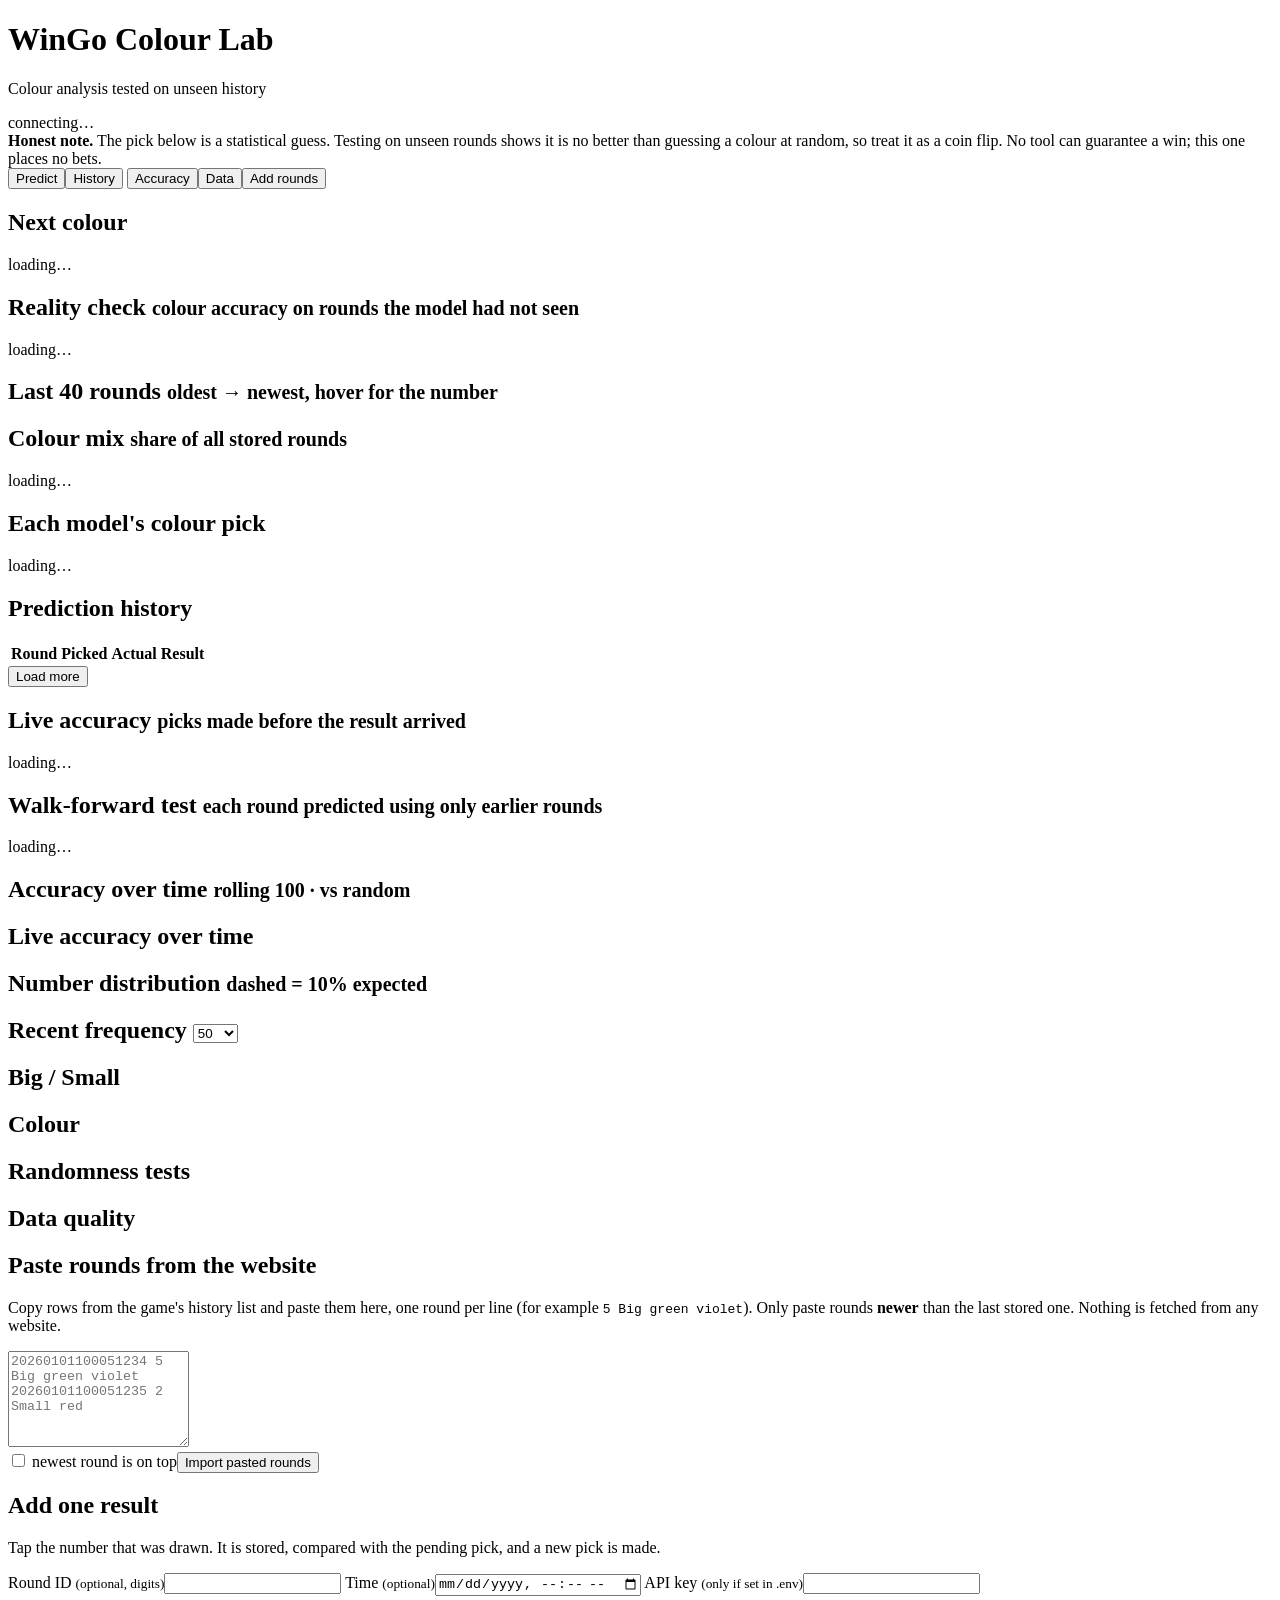
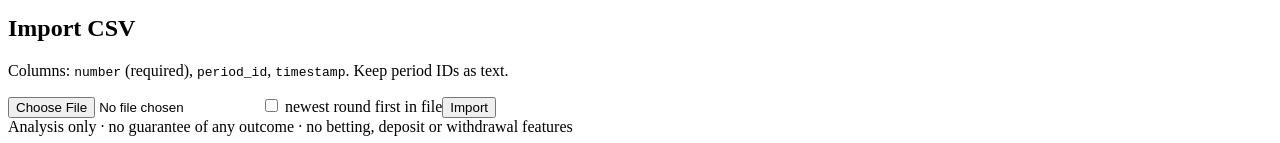
==== index.html @ bf246c3b "Add files via upload" ====
<!doctype html>
<html lang="en">
<head>
<meta charset="utf-8">
<meta name="viewport" content="width=device-width, initial-scale=1">
<title>WinGo Colour Lab</title>
<link rel="stylesheet" href="css/style.css">
</head>
<body>
<header class="top">
  <div class="brand"><span class="logo"><i class="g"></i><i class="r"></i><i class="v"></i></span><div><h1>WinGo Colour Lab</h1><p>Colour analysis tested on unseen history</p></div></div>
  <div class="status" id="status">connecting…</div>
</header>
<div class="banner" role="note"><strong>Honest note.</strong> The pick below is a statistical guess. Testing on unseen rounds shows it is no better than guessing a colour at random, so treat it as a coin flip. No tool can guarantee a win; this one places no bets.</div>
<nav class="tabs" id="tabs">
  <button data-tab="dash" class="on">Predict</button><button data-tab="history">History</button>
  <button data-tab="perf">Accuracy</button><button data-tab="analysis">Data</button><button data-tab="add">Add rounds</button>
</nav>
<main>
<section id="tab-dash" class="tab on">
  <div class="grid two">
    <article class="card hero" id="pick"><h2>Next colour</h2><div class="skeleton">loading…</div></article>
    <article class="card" id="reality"><h2>Reality check <small>colour accuracy on rounds the model had not seen</small></h2><div class="skeleton">loading…</div></article>
  </div>
  <article class="card"><h2>Last 40 rounds <small>oldest → newest, hover for the number</small></h2><div id="strip" class="strip"></div></article>
  <div class="grid two">
    <article class="card" id="mix"><h2>Colour mix <small>share of all stored rounds</small></h2><div class="skeleton">loading…</div></article>
    <article class="card" id="models"><h2>Each model's colour pick</h2><div class="skeleton">loading…</div></article>
  </div>
</section>
<section id="tab-history" class="tab">
  <article class="card"><h2>Prediction history</h2>
    <div class="tablewrap"><table id="hist"><thead><tr><th>Round</th><th>Picked</th><th>Actual</th><th>Result</th></tr></thead><tbody></tbody></table></div>
    <button id="more" class="btn ghost">Load more</button></article>
</section>
<section id="tab-perf" class="tab">
  <article class="card" id="perf-live"><h2>Live accuracy <small>picks made before the result arrived</small></h2><div class="skeleton">loading…</div></article>
  <article class="card" id="perf-bt"><h2>Walk-forward test <small>each round predicted using only earlier rounds</small></h2><div class="skeleton">loading…</div></article>
  <div class="grid two"><article class="card"><h2>Accuracy over time <small>rolling 100 · vs random</small></h2><div id="chart-roll"></div></article>
  <article class="card"><h2>Live accuracy over time</h2><div id="chart-live"></div></article></div>
</section>
<section id="tab-analysis" class="tab">
  <div class="grid two"><article class="card"><h2>Number distribution <small>dashed = 10% expected</small></h2><div id="chart-dist"></div></article>
  <article class="card"><h2>Recent frequency <select id="win"><option>20</option><option selected>50</option><option>100</option></select></h2><div id="chart-recent"></div></article></div>
  <div class="grid two"><article class="card"><h2>Big / Small</h2><div id="chart-bs"></div></article><article class="card"><h2>Colour</h2><div id="chart-color"></div></article></div>
  <article class="card"><h2>Randomness tests</h2><div id="tests"></div></article>
  <article class="card"><h2>Data quality</h2><div id="dq"></div></article>
</section>
<section id="tab-add" class="tab">
  <article class="card"><h2>Paste rounds from the website</h2>
    <p class="muted">Copy rows from the game's history list and paste them here, one round per line (for example <code>5 Big green violet</code>). Only paste rounds <b>newer</b> than the last stored one. Nothing is fetched from any website.</p>
    <textarea id="paste" rows="6" spellcheck="false" placeholder="20260101100051234 5 Big green violet&#10;20260101100051235 2 Small red"></textarea>
    <div class="row"><label class="inline"><input type="checkbox" id="pnewest"> newest round is on top</label><button class="btn" id="dopaste">Import pasted rounds</button></div>
    <div id="pastemsg" class="msg"></div>
  </article>
  <article class="card"><h2>Add one result</h2>
    <p class="muted">Tap the number that was drawn. It is stored, compared with the pending pick, and a new pick is made.</p>
    <div class="pad" id="pad"></div>
    <div class="row"><label>Round ID <small>(optional, digits)</small><input id="period" inputmode="numeric" maxlength="32" autocomplete="off"></label>
    <label>Time <small>(optional)</small><input id="ts" type="datetime-local"></label>
    <label>API key <small>(only if set in .env)</small><input id="key" type="password" autocomplete="off"></label></div>
    <div id="addmsg" class="msg"></div>
  </article>
  <article class="card"><h2>Import CSV</h2>
    <p class="muted">Columns: <code>number</code> (required), <code>period_id</code>, <code>timestamp</code>. Keep period IDs as text.</p>
    <div class="row"><input type="file" id="csv" accept=".csv,text/csv"><label class="inline"><input type="checkbox" id="newest"> newest round first in file</label><button class="btn" id="doimport">Import</button></div>
    <div id="impmsg" class="msg"></div>
  </article>
</section>
</main>
<footer>Analysis only · no guarantee of any outcome · no betting, deposit or withdrawal features</footer>
<script src="js/app.js"></script>
</body>
</html>
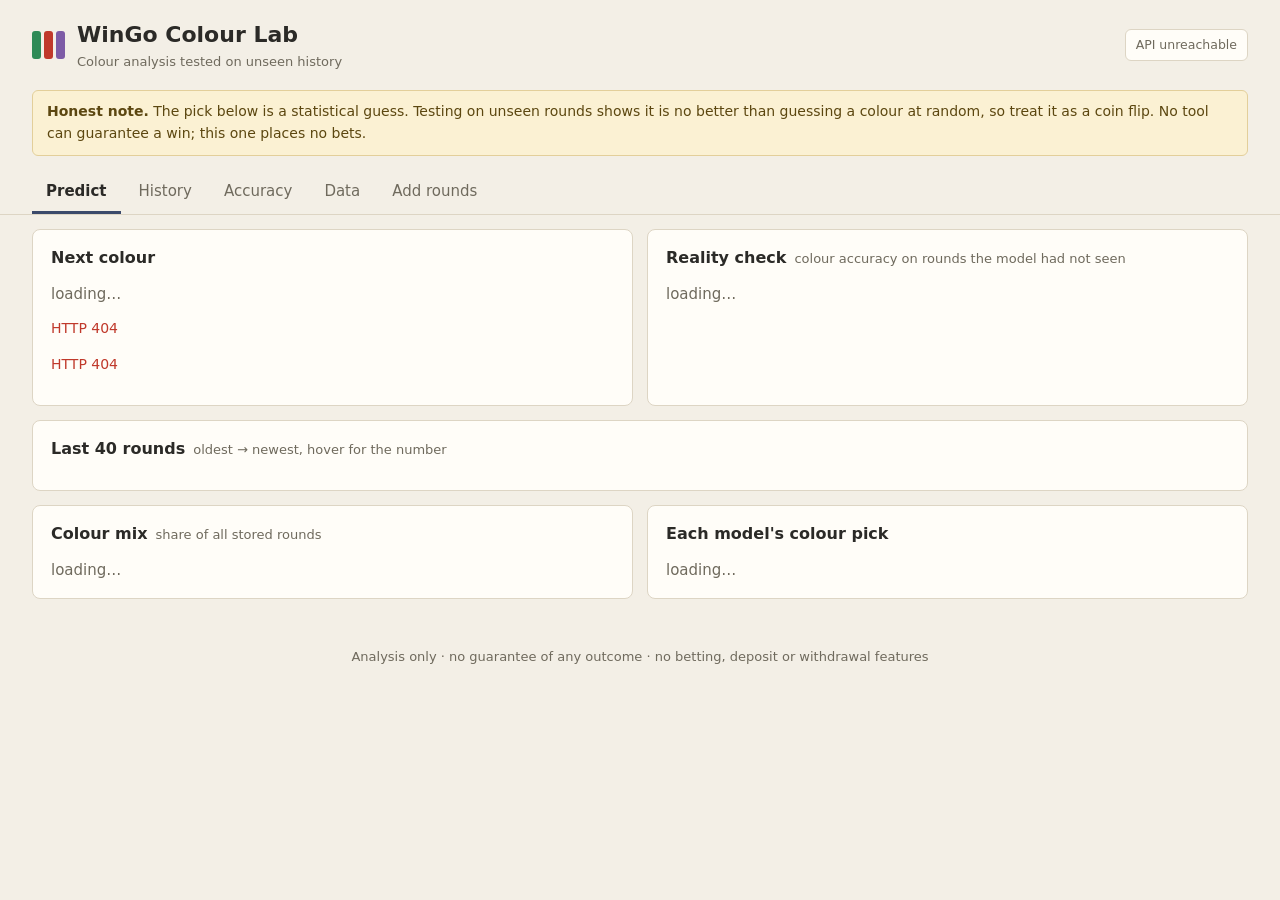
==== commit c245e3f7: "Update index.html" ====
--- a/index.html
+++ b/index.html
@@ -4,7 +4,7 @@
 <meta charset="utf-8">
 <meta name="viewport" content="width=device-width, initial-scale=1">
 <title>WinGo Colour Lab</title>
-<link rel="stylesheet" href="css/style.css">
+<link rel="stylesheet" href="style.css">
 </head>
 <body>
 <header class="top">
@@ -69,6 +69,6 @@
 </section>
 </main>
 <footer>Analysis only · no guarantee of any outcome · no betting, deposit or withdrawal features</footer>
-<script src="js/app.js"></script>
+<script src="app.js"></script>
 </body>
 </html>
--- a/style.css
+++ b/style.css
@@ -0,0 +1,61 @@
+:root{--bg:#f3efe6;--panel:#fffdf8;--panel2:#f6f1e5;--line:#ddd5c4;--tx:#2b2a27;--mut:#6f6a5d;--acc:#3b4a6b;
+--grn:#2e8b57;--red:#c0392b;--vio:#7d5ba6;--amb:#9a6a12}
+*{box-sizing:border-box}html{-webkit-text-size-adjust:100%}
+body{margin:0;background:var(--bg);color:var(--tx);font:15px/1.55 "Segoe UI",system-ui,-apple-system,Roboto,sans-serif}
+.top{display:flex;justify-content:space-between;align-items:center;gap:12px;padding:18px clamp(12px,4vw,32px);flex-wrap:wrap}
+.brand{display:flex;gap:12px;align-items:center}.brand p{margin:0;color:var(--mut);font-size:13px}
+h1{font-size:clamp(18px,3.6vw,22px);margin:0;font-weight:700}
+.logo{display:inline-flex;gap:3px}.logo i{width:9px;height:28px;border-radius:3px;display:block}.logo .g{background:var(--grn)}.logo .r{background:var(--red)}.logo .v{background:var(--vio)}
+.status{font-size:12.5px;color:var(--mut);border:1px solid var(--line);background:var(--panel);padding:5px 10px;border-radius:6px}
+.banner{margin:0 clamp(12px,4vw,32px);padding:10px 14px;border:1px solid #e3cf9a;background:#fbf1d3;color:#5c4710;border-radius:6px;font-size:14px}
+.tabs{display:flex;gap:4px;overflow-x:auto;padding:16px clamp(12px,4vw,32px) 0;scrollbar-width:none;border-bottom:1px solid var(--line);margin-bottom:4px}
+.tabs button{background:none;border:0;border-bottom:3px solid transparent;color:var(--mut);padding:8px 14px;font:inherit;cursor:pointer;white-space:nowrap}
+.tabs button:hover{color:var(--tx)}.tabs button.on{color:var(--tx);border-bottom-color:var(--acc);font-weight:600}
+main{padding:0 clamp(12px,4vw,32px) 28px}.tab{display:none}.tab.on{display:block}
+.grid{display:grid;gap:14px;margin-top:14px}.grid.two{grid-template-columns:repeat(auto-fit,minmax(min(100%,380px),1fr))}
+.card{background:var(--panel);border:1px solid var(--line);border-radius:8px;padding:16px 18px;margin-top:14px}.grid .card{margin-top:0}
+.card h2{margin:0 0 12px;font-size:16px;font-weight:600;display:flex;gap:8px;align-items:baseline;flex-wrap:wrap}
+.card h2 small{font-weight:400;font-size:13px;color:var(--mut)}
+.muted{color:var(--mut)}.skeleton{color:var(--mut)}code{background:var(--panel2);padding:1px 5px;border-radius:4px;font-size:13px}
+summary{cursor:pointer}
+.ball{--c:#777;display:inline-grid;place-items:center;width:var(--s,44px);height:var(--s,44px);border-radius:50%;font:700 calc(var(--s,44px)*.46) "Segoe UI",system-ui,sans-serif;color:#fff;background:var(--c)}
+.ball.g{--c:var(--grn)}.ball.r{--c:var(--red)}.ball.rv{background:linear-gradient(135deg,var(--red) 55%,var(--vio) 55%)}.ball.gv{background:linear-gradient(135deg,var(--grn) 55%,var(--vio) 55%)}
+.big{--s:60px}.sm{--s:28px}
+.sig{display:inline-block;padding:3px 10px;border-radius:6px;font-weight:600;font-size:13px;border:1px solid}
+.sig.none{color:#5a5648;border-color:#cfc6b0;background:#efe9da}.sig.weak{color:#7a5410;border-color:#e0c37d;background:#faefcf}
+.sig.moderate{color:#25476e;border-color:#aac2dd;background:#e6eff8}.sig.strong{color:#1e5e3a;border-color:#a9d3b9;background:#e4f3ea}
+.nosig{margin:12px 0;padding:10px 12px;border-left:3px solid #b8ad92;background:var(--panel2);border-radius:0 6px 6px 0;color:#4a463b;font-size:14px}
+.cands{display:flex;gap:16px;flex-wrap:wrap;margin:10px 0 14px}.cand{display:flex;flex-direction:column;align-items:center;gap:4px}.cand b{font-size:12px;color:var(--mut)}
+.dim .ball{opacity:.6}
+.kv{display:grid;grid-template-columns:auto 1fr;gap:6px 14px;align-items:center}.kv dt{color:var(--mut);font-size:14px}.kv dd{margin:0;font-weight:600}
+.tablewrap{overflow-x:auto}table{width:100%;border-collapse:collapse;font-size:14px}
+th{font-size:13px;font-weight:600;color:var(--mut);text-align:left;padding:8px 10px;border-bottom:2px solid var(--line);white-space:nowrap}
+td{padding:9px 10px;border-bottom:1px solid #eae3d3;white-space:nowrap}tr:hover td{background:#faf5e8}
+.ok{color:var(--grn);font-weight:600}.no{color:var(--red)}.pend{color:var(--amb)}.tag{font-size:12px;padding:2px 8px;border-radius:6px;border:1px solid var(--line);color:var(--mut)}
+.kpis{display:grid;grid-template-columns:repeat(auto-fit,minmax(150px,1fr));gap:10px}.kpi{background:var(--panel2);border:1px solid var(--line);border-radius:6px;padding:12px}
+.kpi b{display:block;font:700 22px "Segoe UI",system-ui,sans-serif}.kpi span{font-size:13px;color:var(--mut)}.kpi i{display:block;font-style:normal;font-size:12px;color:var(--mut);margin-top:3px}
+.btn{background:var(--acc);color:#fff;border:0;border-radius:6px;padding:9px 16px;font:600 14px inherit;cursor:pointer}.btn:hover{background:#2e3b57}
+.btn.ghost{background:none;color:var(--acc);border:1px solid var(--line);margin-top:10px}.btn.ghost:hover{background:var(--panel2)}.btn:disabled{opacity:.5;cursor:default}
+.pad{display:grid;grid-template-columns:repeat(5,1fr);gap:10px;max-width:420px;margin:14px 0}.pad button{background:none;border:0;padding:0;cursor:pointer;justify-self:center}
+.pad button:active .ball{transform:scale(.93)}.pad button:focus-visible .ball{outline:2px solid var(--acc);outline-offset:2px}
+.row{display:flex;gap:12px;flex-wrap:wrap;align-items:end}label{display:flex;flex-direction:column;gap:4px;font-size:13px;color:var(--mut)}label.inline{flex-direction:row;align-items:center;gap:6px}
+input,select,textarea{background:#fff;border:1px solid var(--line);color:var(--tx);border-radius:6px;padding:8px 10px;font:inherit}select{padding:2px 6px}
+textarea{width:100%;font:13px Consolas,"Courier New",monospace;margin:8px 0 10px}
+input:focus,select:focus,textarea:focus{outline:2px solid #b9c4de;border-color:var(--acc)}
+.msg{margin-top:12px;font-size:14px}.msg.err{color:var(--red)}.msg.good{color:var(--grn)}
+.bar-note{font-size:13px;color:var(--mut);margin-top:6px}
+svg text{fill:var(--mut);font:10px "Segoe UI",system-ui,sans-serif}svg .lbl{fill:var(--tx)}svg line[stroke="#1f2c4d"]{stroke:#e3dccb}
+footer{text-align:center;color:var(--mut);font-size:13px;padding:20px 12px 34px}
+.legend{display:flex;gap:14px;flex-wrap:wrap;font-size:13px;color:var(--mut);margin-top:6px}.legend i{display:inline-block;width:10px;height:10px;border-radius:2px;margin-right:5px}
+.pickrow{display:flex;align-items:center;gap:22px;flex-wrap:wrap;margin:6px 0 10px}.pickname{font-size:32px;font-weight:700;line-height:1.1}
+.orb{width:96px;height:96px;border-radius:50%;display:block;border:3px solid #fffdf8;box-shadow:0 0 0 1px var(--line)}
+.orb.green{background:var(--grn)}.orb.red{background:var(--red)}.orb.violet{background:var(--vio)}.orb.dim{opacity:.7}
+.meter{margin:10px 0 14px}.mlabel{display:flex;justify-content:space-between;font-size:14px;color:var(--mut);margin-bottom:5px}.mlabel b{color:var(--tx)}
+.track{height:10px;border-radius:5px;background:#e9e2d2;overflow:hidden}.track i{display:block;height:100%;background:var(--acc)}
+.track i.t{background:#c8932f}.track i.b{background:#9a9486}.track i.green{background:var(--grn)}.track i.red{background:var(--red)}.track i.violet{background:var(--vio)}
+.verdict{margin-top:8px;padding:10px 12px;border-radius:6px;background:#fbf1d3;border:1px solid #e3cf9a;color:#5c4710;font-size:14px}
+.strip{display:flex;flex-wrap:wrap;gap:6px}.dot{width:22px;height:22px;border-radius:50%;display:inline-block}
+.dot.green{background:var(--grn)}.dot.red{background:var(--red)}.dot.violet{background:var(--vio)}
+.dot.rv{background:linear-gradient(135deg,var(--red) 55%,var(--vio) 55%)}.dot.gv{background:linear-gradient(135deg,var(--grn) 55%,var(--vio) 55%)}
+.pill{display:inline-flex;align-items:center;gap:7px;font-weight:600}
+@media(max-width:560px){.big{--s:50px}.card{padding:14px}th,td{padding:8px 6px}.pickname{font-size:26px}}
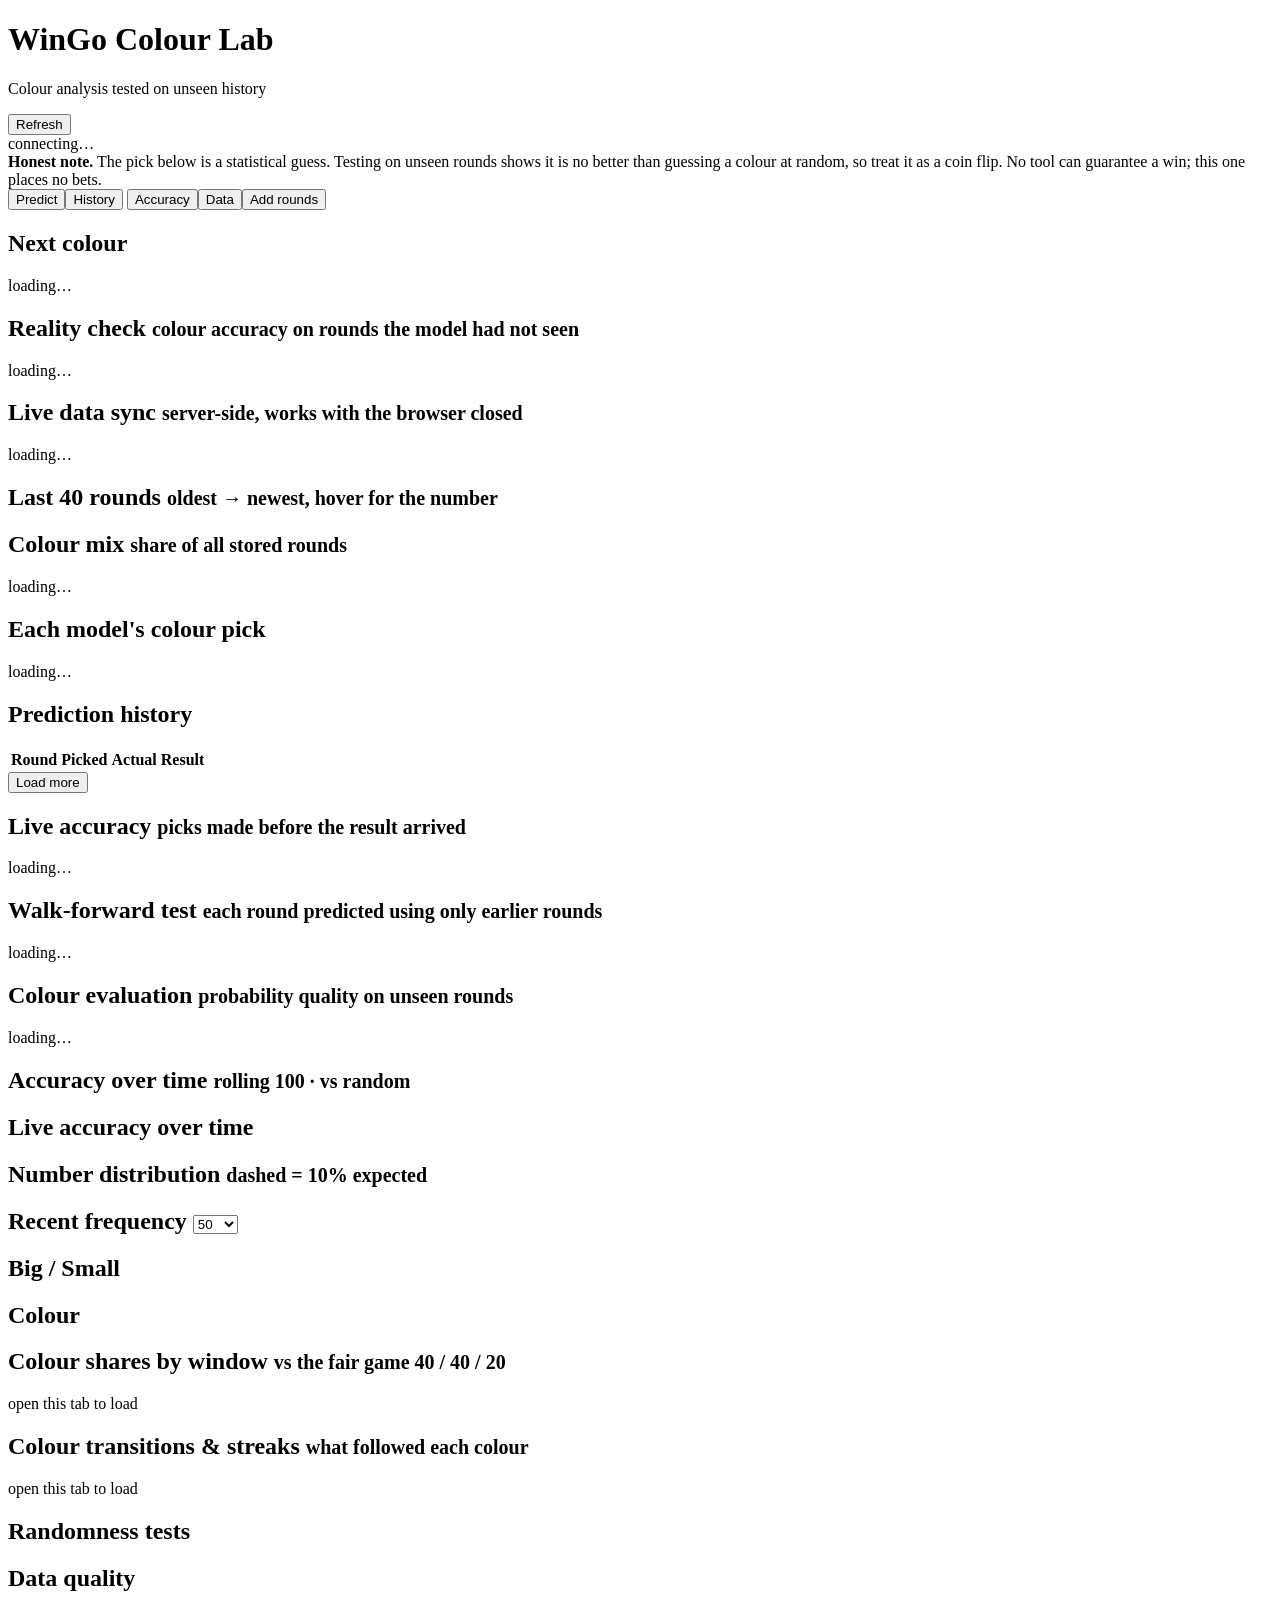
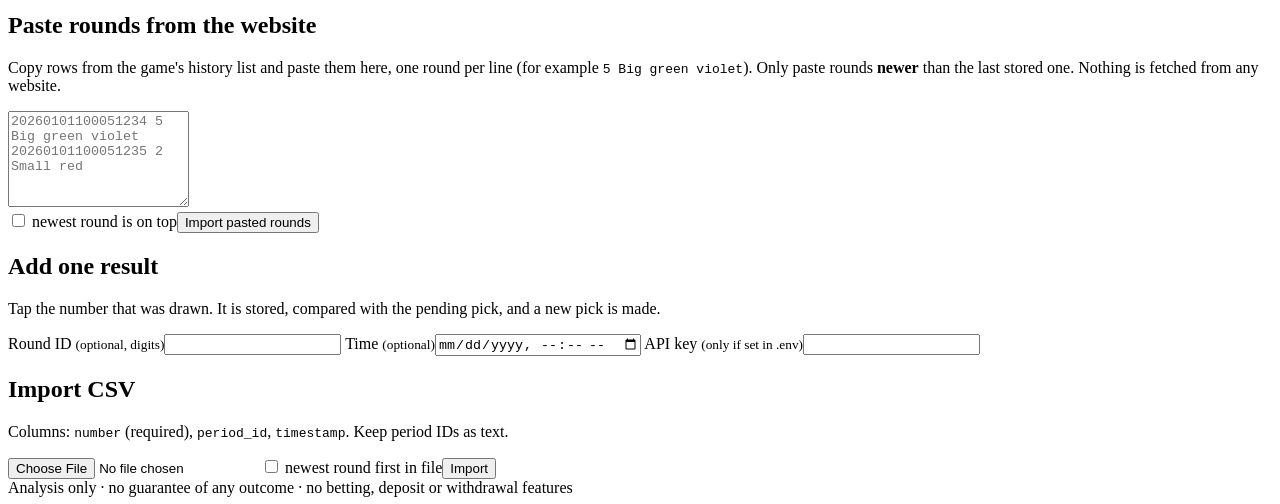
==== commit 4801524b: "Update stylesheet and script paths in index.html" ====
--- a/index.html
+++ b/index.html
@@ -4,14 +4,15 @@
 <meta charset="utf-8">
 <meta name="viewport" content="width=device-width, initial-scale=1">
 <title>WinGo Colour Lab</title>
-<link rel="stylesheet" href="style.css">
+<link rel="stylesheet" href="css/style.css">
 </head>
 <body>
 <header class="top">
   <div class="brand"><span class="logo"><i class="g"></i><i class="r"></i><i class="v"></i></span><div><h1>WinGo Colour Lab</h1><p>Colour analysis tested on unseen history</p></div></div>
-  <div class="status" id="status">connecting…</div>
+  <div class="tools"><span id="updated" class="muted"></span><button class="btn ghost" id="refresh" type="button">Refresh</button><div class="status" id="status">connecting…</div></div>
 </header>
 <div class="banner" role="note"><strong>Honest note.</strong> The pick below is a statistical guess. Testing on unseen rounds shows it is no better than guessing a colour at random, so treat it as a coin flip. No tool can guarantee a win; this one places no bets.</div>
+<div id="conn" class="conn" role="status" hidden></div>
 <nav class="tabs" id="tabs">
   <button data-tab="dash" class="on">Predict</button><button data-tab="history">History</button>
   <button data-tab="perf">Accuracy</button><button data-tab="analysis">Data</button><button data-tab="add">Add rounds</button>
@@ -22,6 +23,7 @@
     <article class="card hero" id="pick"><h2>Next colour</h2><div class="skeleton">loading…</div></article>
     <article class="card" id="reality"><h2>Reality check <small>colour accuracy on rounds the model had not seen</small></h2><div class="skeleton">loading…</div></article>
   </div>
+  <article class="card" id="sync"><h2>Live data sync <small>server-side, works with the browser closed</small></h2><div class="skeleton">loading…</div></article>
   <article class="card"><h2>Last 40 rounds <small>oldest → newest, hover for the number</small></h2><div id="strip" class="strip"></div></article>
   <div class="grid two">
     <article class="card" id="mix"><h2>Colour mix <small>share of all stored rounds</small></h2><div class="skeleton">loading…</div></article>
@@ -36,6 +38,7 @@
 <section id="tab-perf" class="tab">
   <article class="card" id="perf-live"><h2>Live accuracy <small>picks made before the result arrived</small></h2><div class="skeleton">loading…</div></article>
   <article class="card" id="perf-bt"><h2>Walk-forward test <small>each round predicted using only earlier rounds</small></h2><div class="skeleton">loading…</div></article>
+  <article class="card" id="coloureval"><h2>Colour evaluation <small>probability quality on unseen rounds</small></h2><div class="skeleton">loading…</div></article>
   <div class="grid two"><article class="card"><h2>Accuracy over time <small>rolling 100 · vs random</small></h2><div id="chart-roll"></div></article>
   <article class="card"><h2>Live accuracy over time</h2><div id="chart-live"></div></article></div>
 </section>
@@ -43,6 +46,8 @@
   <div class="grid two"><article class="card"><h2>Number distribution <small>dashed = 10% expected</small></h2><div id="chart-dist"></div></article>
   <article class="card"><h2>Recent frequency <select id="win"><option>20</option><option selected>50</option><option>100</option></select></h2><div id="chart-recent"></div></article></div>
   <div class="grid two"><article class="card"><h2>Big / Small</h2><div id="chart-bs"></div></article><article class="card"><h2>Colour</h2><div id="chart-color"></div></article></div>
+  <article class="card" id="colour-windows"><h2>Colour shares by window <small>vs the fair game 40 / 40 / 20</small></h2><div class="skeleton">open this tab to load</div></article>
+  <article class="card" id="colour-trans"><h2>Colour transitions &amp; streaks <small>what followed each colour</small></h2><div class="skeleton">open this tab to load</div></article>
   <article class="card"><h2>Randomness tests</h2><div id="tests"></div></article>
   <article class="card"><h2>Data quality</h2><div id="dq"></div></article>
 </section>
@@ -69,6 +74,6 @@
 </section>
 </main>
 <footer>Analysis only · no guarantee of any outcome · no betting, deposit or withdrawal features</footer>
-<script src="app.js"></script>
+<script src="js/app.js"></script>
 </body>
 </html>
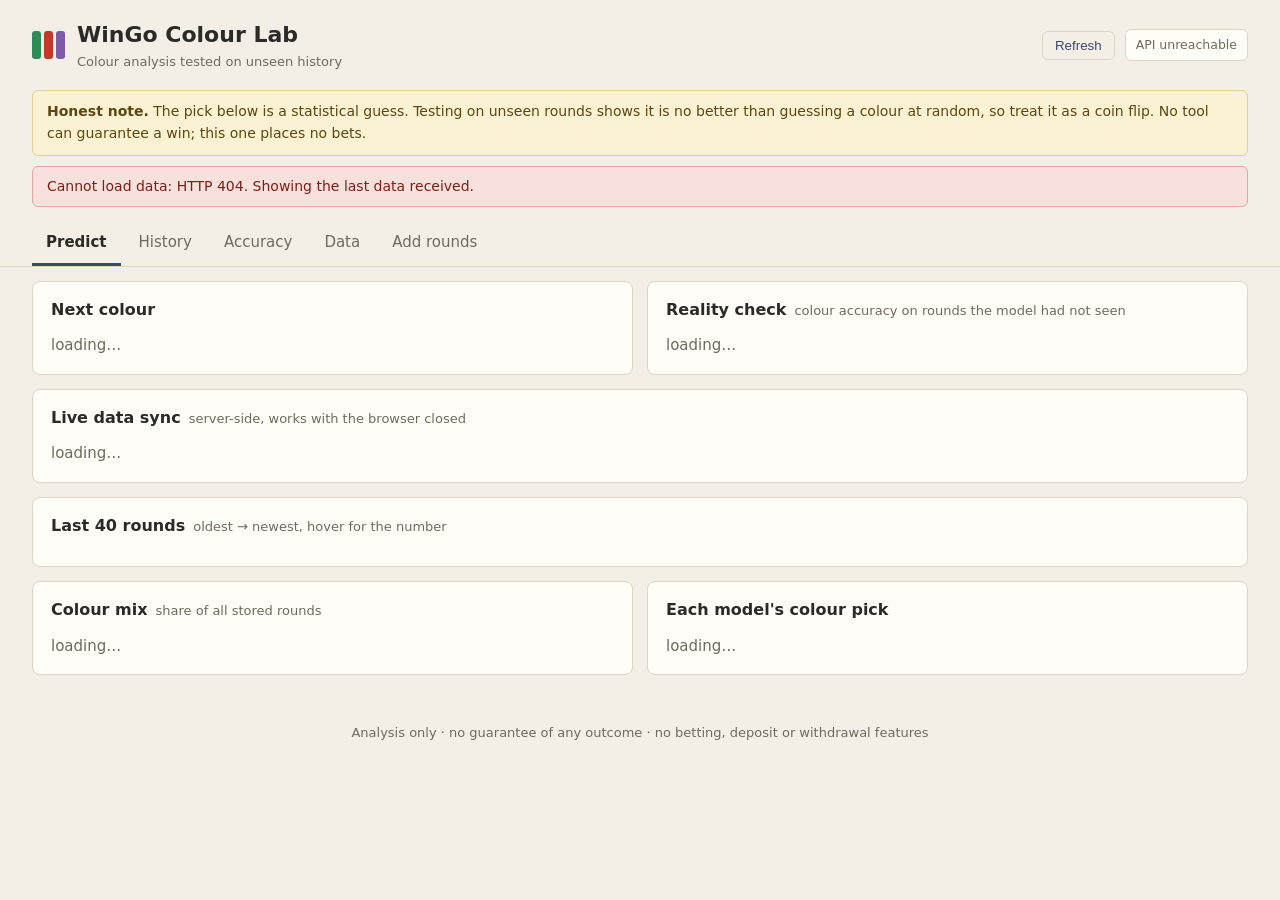
==== commit 0718d18e: "Update stylesheet and script paths in index.html" ====
--- a/index.html
+++ b/index.html
@@ -4,7 +4,7 @@
 <meta charset="utf-8">
 <meta name="viewport" content="width=device-width, initial-scale=1">
 <title>WinGo Colour Lab</title>
-<link rel="stylesheet" href="css/style.css">
+<link rel="stylesheet" href="style.css">
 </head>
 <body>
 <header class="top">
@@ -74,6 +74,6 @@
 </section>
 </main>
 <footer>Analysis only · no guarantee of any outcome · no betting, deposit or withdrawal features</footer>
-<script src="js/app.js"></script>
+<script src="app.js"></script>
 </body>
 </html>
--- a/style.css
+++ b/style.css
@@ -0,0 +1,66 @@
+:root{--bg:#f3efe6;--panel:#fffdf8;--panel2:#f6f1e5;--line:#ddd5c4;--tx:#2b2a27;--mut:#6f6a5d;--acc:#3b4a6b;
+--grn:#2e8b57;--red:#c0392b;--vio:#7d5ba6;--amb:#9a6a12}
+*{box-sizing:border-box}html{-webkit-text-size-adjust:100%}
+body{margin:0;background:var(--bg);color:var(--tx);font:15px/1.55 "Segoe UI",system-ui,-apple-system,Roboto,sans-serif}
+.top{display:flex;justify-content:space-between;align-items:center;gap:12px;padding:18px clamp(12px,4vw,32px);flex-wrap:wrap}
+.brand{display:flex;gap:12px;align-items:center}.brand p{margin:0;color:var(--mut);font-size:13px}
+h1{font-size:clamp(18px,3.6vw,22px);margin:0;font-weight:700}
+.logo{display:inline-flex;gap:3px}.logo i{width:9px;height:28px;border-radius:3px;display:block}.logo .g{background:var(--grn)}.logo .r{background:var(--red)}.logo .v{background:var(--vio)}
+.status{font-size:12.5px;color:var(--mut);border:1px solid var(--line);background:var(--panel);padding:5px 10px;border-radius:6px}
+.banner{margin:0 clamp(12px,4vw,32px);padding:10px 14px;border:1px solid #e3cf9a;background:#fbf1d3;color:#5c4710;border-radius:6px;font-size:14px}
+.tabs{display:flex;gap:4px;overflow-x:auto;padding:16px clamp(12px,4vw,32px) 0;scrollbar-width:none;border-bottom:1px solid var(--line);margin-bottom:4px}
+.tabs button{background:none;border:0;border-bottom:3px solid transparent;color:var(--mut);padding:8px 14px;font:inherit;cursor:pointer;white-space:nowrap}
+.tabs button:hover{color:var(--tx)}.tabs button.on{color:var(--tx);border-bottom-color:var(--acc);font-weight:600}
+main{padding:0 clamp(12px,4vw,32px) 28px}.tab{display:none}.tab.on{display:block}
+.grid{display:grid;gap:14px;margin-top:14px}.grid.two{grid-template-columns:repeat(auto-fit,minmax(min(100%,380px),1fr))}
+.card{background:var(--panel);border:1px solid var(--line);border-radius:8px;padding:16px 18px;margin-top:14px}.grid .card{margin-top:0}
+.card h2{margin:0 0 12px;font-size:16px;font-weight:600;display:flex;gap:8px;align-items:baseline;flex-wrap:wrap}
+.card h2 small{font-weight:400;font-size:13px;color:var(--mut)}
+.muted{color:var(--mut)}.skeleton{color:var(--mut)}code{background:var(--panel2);padding:1px 5px;border-radius:4px;font-size:13px}
+summary{cursor:pointer}
+.ball{--c:#777;display:inline-grid;place-items:center;width:var(--s,44px);height:var(--s,44px);border-radius:50%;font:700 calc(var(--s,44px)*.46) "Segoe UI",system-ui,sans-serif;color:#fff;background:var(--c)}
+.ball.g{--c:var(--grn)}.ball.r{--c:var(--red)}.ball.rv{background:linear-gradient(135deg,var(--red) 55%,var(--vio) 55%)}.ball.gv{background:linear-gradient(135deg,var(--grn) 55%,var(--vio) 55%)}
+.big{--s:60px}.sm{--s:28px}
+.sig{display:inline-block;padding:3px 10px;border-radius:6px;font-weight:600;font-size:13px;border:1px solid}
+.sig.none{color:#5a5648;border-color:#cfc6b0;background:#efe9da}.sig.weak{color:#7a5410;border-color:#e0c37d;background:#faefcf}
+.sig.moderate{color:#25476e;border-color:#aac2dd;background:#e6eff8}.sig.strong{color:#1e5e3a;border-color:#a9d3b9;background:#e4f3ea}
+.nosig{margin:12px 0;padding:10px 12px;border-left:3px solid #b8ad92;background:var(--panel2);border-radius:0 6px 6px 0;color:#4a463b;font-size:14px}
+.cands{display:flex;gap:16px;flex-wrap:wrap;margin:10px 0 14px}.cand{display:flex;flex-direction:column;align-items:center;gap:4px}.cand b{font-size:12px;color:var(--mut)}
+.dim .ball{opacity:.6}
+.kv{display:grid;grid-template-columns:auto 1fr;gap:6px 14px;align-items:center}.kv dt{color:var(--mut);font-size:14px}.kv dd{margin:0;font-weight:600}
+.tablewrap{overflow-x:auto}table{width:100%;border-collapse:collapse;font-size:14px}
+th{font-size:13px;font-weight:600;color:var(--mut);text-align:left;padding:8px 10px;border-bottom:2px solid var(--line);white-space:nowrap}
+td{padding:9px 10px;border-bottom:1px solid #eae3d3;white-space:nowrap}tr:hover td{background:#faf5e8}
+.ok{color:var(--grn);font-weight:600}.no{color:var(--red)}.pend{color:var(--amb)}.tag{font-size:12px;padding:2px 8px;border-radius:6px;border:1px solid var(--line);color:var(--mut)}
+.kpis{display:grid;grid-template-columns:repeat(auto-fit,minmax(150px,1fr));gap:10px}.kpi{background:var(--panel2);border:1px solid var(--line);border-radius:6px;padding:12px}
+.kpi b{display:block;font:700 22px "Segoe UI",system-ui,sans-serif}.kpi span{font-size:13px;color:var(--mut)}.kpi i{display:block;font-style:normal;font-size:12px;color:var(--mut);margin-top:3px}
+.btn{background:var(--acc);color:#fff;border:0;border-radius:6px;padding:9px 16px;font:600 14px inherit;cursor:pointer}.btn:hover{background:#2e3b57}
+.btn.ghost{background:none;color:var(--acc);border:1px solid var(--line);margin-top:10px}.btn.ghost:hover{background:var(--panel2)}.btn:disabled{opacity:.5;cursor:default}
+.pad{display:grid;grid-template-columns:repeat(5,1fr);gap:10px;max-width:420px;margin:14px 0}.pad button{background:none;border:0;padding:0;cursor:pointer;justify-self:center}
+.pad button:active .ball{transform:scale(.93)}.pad button:focus-visible .ball{outline:2px solid var(--acc);outline-offset:2px}
+.row{display:flex;gap:12px;flex-wrap:wrap;align-items:end}label{display:flex;flex-direction:column;gap:4px;font-size:13px;color:var(--mut)}label.inline{flex-direction:row;align-items:center;gap:6px}
+input,select,textarea{background:#fff;border:1px solid var(--line);color:var(--tx);border-radius:6px;padding:8px 10px;font:inherit}select{padding:2px 6px}
+textarea{width:100%;font:13px Consolas,"Courier New",monospace;margin:8px 0 10px}
+input:focus,select:focus,textarea:focus{outline:2px solid #b9c4de;border-color:var(--acc)}
+.msg{margin-top:12px;font-size:14px}.msg.err{color:var(--red)}.msg.good{color:var(--grn)}
+.bar-note{font-size:13px;color:var(--mut);margin-top:6px}
+svg text{fill:var(--mut);font:10px "Segoe UI",system-ui,sans-serif}svg .lbl{fill:var(--tx)}svg line[stroke="#1f2c4d"]{stroke:#e3dccb}
+footer{text-align:center;color:var(--mut);font-size:13px;padding:20px 12px 34px}
+.legend{display:flex;gap:14px;flex-wrap:wrap;font-size:13px;color:var(--mut);margin-top:6px}.legend i{display:inline-block;width:10px;height:10px;border-radius:2px;margin-right:5px}
+.pickrow{display:flex;align-items:center;gap:22px;flex-wrap:wrap;margin:6px 0 10px}.pickname{font-size:32px;font-weight:700;line-height:1.1}
+.orb{width:96px;height:96px;border-radius:50%;display:block;border:3px solid #fffdf8;box-shadow:0 0 0 1px var(--line)}
+.orb.green{background:var(--grn)}.orb.red{background:var(--red)}.orb.violet{background:var(--vio)}.orb.dim{opacity:.7}
+.meter{margin:10px 0 14px}.mlabel{display:flex;justify-content:space-between;font-size:14px;color:var(--mut);margin-bottom:5px}.mlabel b{color:var(--tx)}
+.track{height:10px;border-radius:5px;background:#e9e2d2;overflow:hidden}.track i{display:block;height:100%;background:var(--acc)}
+.track i.t{background:#c8932f}.track i.b{background:#9a9486}.track i.green{background:var(--grn)}.track i.red{background:var(--red)}.track i.violet{background:var(--vio)}
+.verdict{margin-top:8px;padding:10px 12px;border-radius:6px;background:#fbf1d3;border:1px solid #e3cf9a;color:#5c4710;font-size:14px}
+.strip{display:flex;flex-wrap:wrap;gap:6px}.dot{width:22px;height:22px;border-radius:50%;display:inline-block}
+.dot.green{background:var(--grn)}.dot.red{background:var(--red)}.dot.violet{background:var(--vio)}
+.dot.rv{background:linear-gradient(135deg,var(--red) 55%,var(--vio) 55%)}.dot.gv{background:linear-gradient(135deg,var(--grn) 55%,var(--vio) 55%)}
+.pill{display:inline-flex;align-items:center;gap:7px;font-weight:600}
+@media(max-width:560px){.big{--s:50px}.card{padding:14px}th,td{padding:8px 6px}.pickname{font-size:26px}}
+h3{font-size:14px;font-weight:600;margin:16px 0 8px}
+dl.kv{margin:0}
+.tools{display:flex;align-items:center;gap:10px;flex-wrap:wrap}.tools .btn.ghost{margin-top:0;padding:6px 12px}
+.conn{margin:10px clamp(12px,4vw,32px) 0;padding:9px 14px;border-radius:6px;font-size:14px;border:1px solid}
+.conn[hidden]{display:none}.conn.bad{background:#f8e0dc;border-color:#e0aaa3;color:#7a2018}.conn.warn{background:#fbf1d3;border-color:#e3cf9a;color:#5c4710}
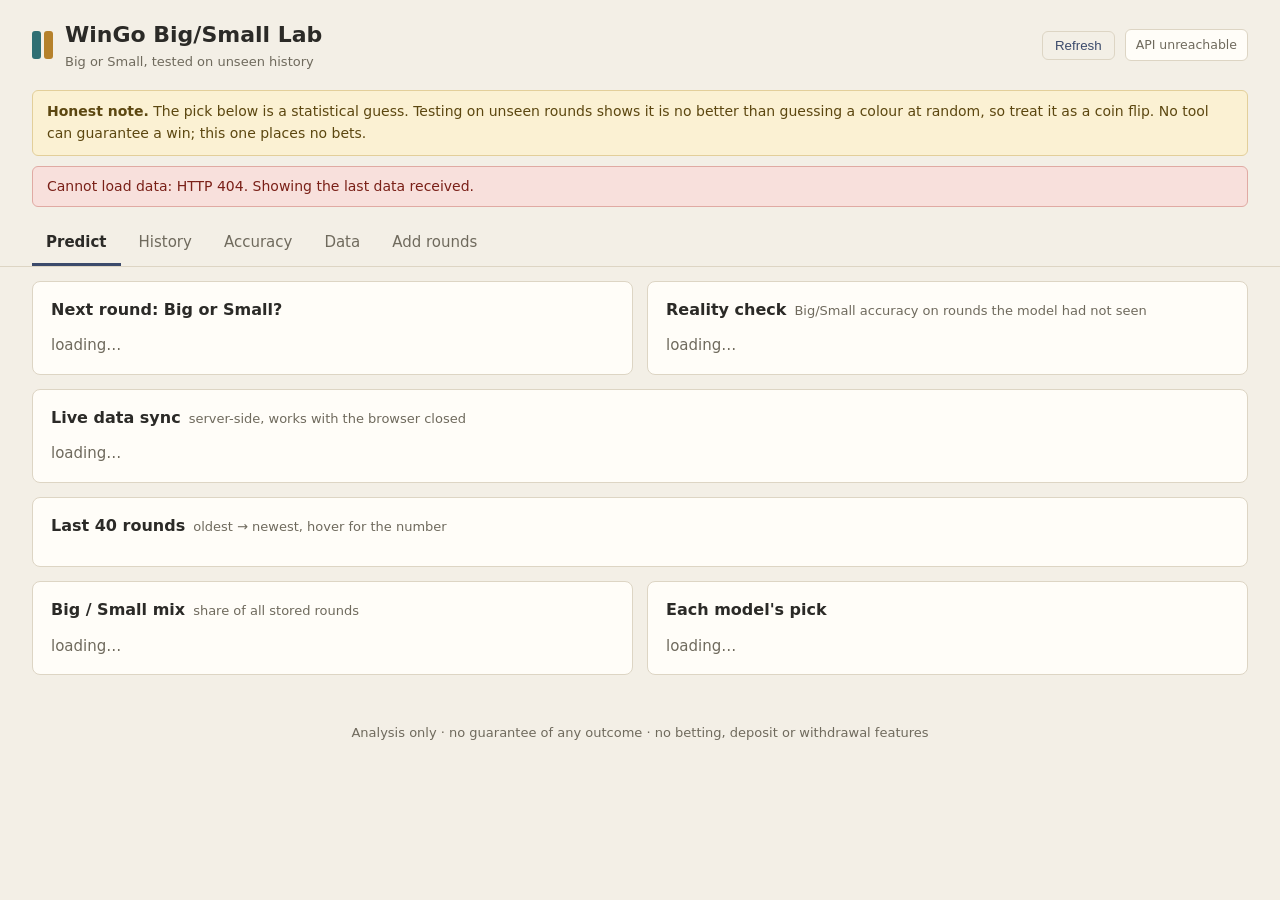
==== commit 7cd05cad: "Change title and update section headings for clarity" ====
--- a/index.html
+++ b/index.html
@@ -3,12 +3,12 @@
 <head>
 <meta charset="utf-8">
 <meta name="viewport" content="width=device-width, initial-scale=1">
-<title>WinGo Colour Lab</title>
+<title>WinGo Big/Small Lab</title>
 <link rel="stylesheet" href="style.css">
 </head>
 <body>
 <header class="top">
-  <div class="brand"><span class="logo"><i class="g"></i><i class="r"></i><i class="v"></i></span><div><h1>WinGo Colour Lab</h1><p>Colour analysis tested on unseen history</p></div></div>
+  <div class="brand"><span class="logo"><i class="g"></i><i class="r"></i></span><div><h1>WinGo Big/Small Lab</h1><p>Big or Small, tested on unseen history</p></div></div>
   <div class="tools"><span id="updated" class="muted"></span><button class="btn ghost" id="refresh" type="button">Refresh</button><div class="status" id="status">connecting…</div></div>
 </header>
 <div class="banner" role="note"><strong>Honest note.</strong> The pick below is a statistical guess. Testing on unseen rounds shows it is no better than guessing a colour at random, so treat it as a coin flip. No tool can guarantee a win; this one places no bets.</div>
@@ -20,14 +20,14 @@
 <main>
 <section id="tab-dash" class="tab on">
   <div class="grid two">
-    <article class="card hero" id="pick"><h2>Next colour</h2><div class="skeleton">loading…</div></article>
-    <article class="card" id="reality"><h2>Reality check <small>colour accuracy on rounds the model had not seen</small></h2><div class="skeleton">loading…</div></article>
+    <article class="card hero" id="pick"><h2>Next round: Big or Small?</h2><div class="skeleton">loading…</div></article>
+    <article class="card" id="reality"><h2>Reality check <small>Big/Small accuracy on rounds the model had not seen</small></h2><div class="skeleton">loading…</div></article>
   </div>
   <article class="card" id="sync"><h2>Live data sync <small>server-side, works with the browser closed</small></h2><div class="skeleton">loading…</div></article>
   <article class="card"><h2>Last 40 rounds <small>oldest → newest, hover for the number</small></h2><div id="strip" class="strip"></div></article>
   <div class="grid two">
-    <article class="card" id="mix"><h2>Colour mix <small>share of all stored rounds</small></h2><div class="skeleton">loading…</div></article>
-    <article class="card" id="models"><h2>Each model's colour pick</h2><div class="skeleton">loading…</div></article>
+    <article class="card" id="mix"><h2>Big / Small mix <small>share of all stored rounds</small></h2><div class="skeleton">loading…</div></article>
+    <article class="card" id="models"><h2>Each model's pick</h2><div class="skeleton">loading…</div></article>
   </div>
 </section>
 <section id="tab-history" class="tab">
@@ -38,16 +38,16 @@
 <section id="tab-perf" class="tab">
   <article class="card" id="perf-live"><h2>Live accuracy <small>picks made before the result arrived</small></h2><div class="skeleton">loading…</div></article>
   <article class="card" id="perf-bt"><h2>Walk-forward test <small>each round predicted using only earlier rounds</small></h2><div class="skeleton">loading…</div></article>
-  <article class="card" id="coloureval"><h2>Colour evaluation <small>probability quality on unseen rounds</small></h2><div class="skeleton">loading…</div></article>
+  <article class="card" id="sizeeval"><h2>Big/Small evaluation <small>probability quality on unseen rounds</small></h2><div class="skeleton">loading…</div></article>
   <div class="grid two"><article class="card"><h2>Accuracy over time <small>rolling 100 · vs random</small></h2><div id="chart-roll"></div></article>
   <article class="card"><h2>Live accuracy over time</h2><div id="chart-live"></div></article></div>
 </section>
 <section id="tab-analysis" class="tab">
   <div class="grid two"><article class="card"><h2>Number distribution <small>dashed = 10% expected</small></h2><div id="chart-dist"></div></article>
   <article class="card"><h2>Recent frequency <select id="win"><option>20</option><option selected>50</option><option>100</option></select></h2><div id="chart-recent"></div></article></div>
-  <div class="grid two"><article class="card"><h2>Big / Small</h2><div id="chart-bs"></div></article><article class="card"><h2>Colour</h2><div id="chart-color"></div></article></div>
-  <article class="card" id="colour-windows"><h2>Colour shares by window <small>vs the fair game 40 / 40 / 20</small></h2><div class="skeleton">open this tab to load</div></article>
-  <article class="card" id="colour-trans"><h2>Colour transitions &amp; streaks <small>what followed each colour</small></h2><div class="skeleton">open this tab to load</div></article>
+  <div class="grid two"><article class="card"><h2>Big / Small</h2><div id="chart-bs"></div></article><article class="card"><h2>Colour <small>(for reference)</small></h2><div id="chart-color"></div></article></div>
+  <article class="card" id="size-windows"><h2>Big / Small by window <small>vs a fair 50 / 50</small></h2><div class="skeleton">open this tab to load</div></article>
+  <article class="card" id="size-trans"><h2>Transitions &amp; streaks <small>what followed each colour</small></h2><div class="skeleton">open this tab to load</div></article>
   <article class="card"><h2>Randomness tests</h2><div id="tests"></div></article>
   <article class="card"><h2>Data quality</h2><div id="dq"></div></article>
 </section>
--- a/style.css
+++ b/style.css
@@ -64,3 +64,12 @@
 .tools{display:flex;align-items:center;gap:10px;flex-wrap:wrap}.tools .btn.ghost{margin-top:0;padding:6px 12px}
 .conn{margin:10px clamp(12px,4vw,32px) 0;padding:9px 14px;border-radius:6px;font-size:14px;border:1px solid}
 .conn[hidden]{display:none}.conn.bad{background:#f8e0dc;border-color:#e0aaa3;color:#7a2018}.conn.warn{background:#fbf1d3;border-color:#e3cf9a;color:#5c4710}
+
+/* Big / Small */
+.logo .g{background:#2f6f73}.logo .r{background:#b5812b}
+.chip{display:inline-grid;place-items:center;min-width:26px;height:26px;padding:0 6px;border-radius:6px;font:600 13px "Segoe UI",system-ui,sans-serif;color:#fff;background:#777}
+.chip.big{background:#2f6f73}.chip.small{background:#b5812b}.chip.wide{padding:0 12px;min-width:0}
+.orb.size{display:grid;place-items:center;border-radius:50%;color:#fff;font:700 19px "Segoe UI",system-ui,sans-serif;letter-spacing:.03em;border-width:3px}
+.orb.big{background:#2f6f73}.orb.small{background:#b5812b}
+.track i.big{background:#2f6f73}.track i.small{background:#b5812b}
+.strip{gap:5px}
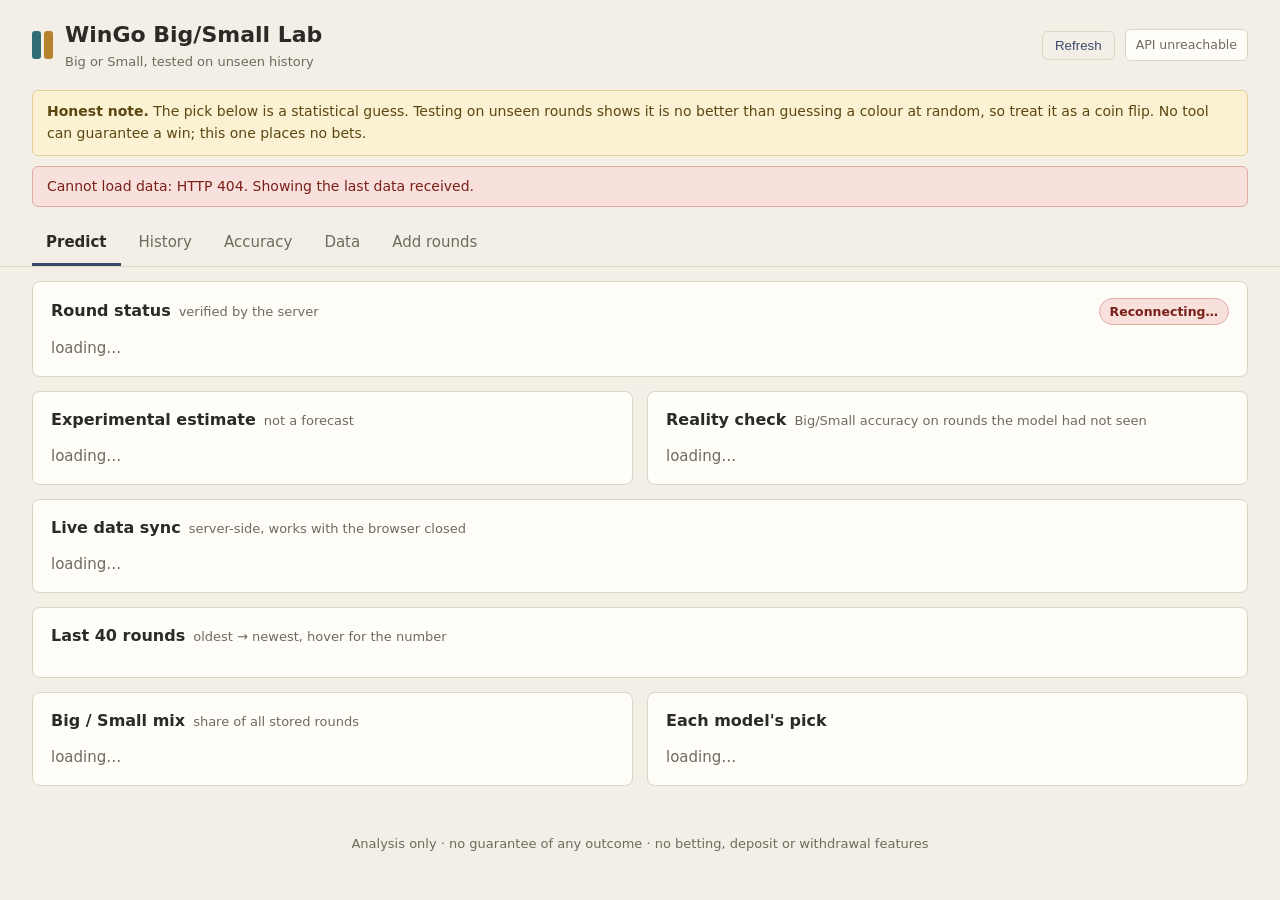
==== commit 9e91f4a4: "Update index.html" ====
--- a/index.html
+++ b/index.html
@@ -19,8 +19,9 @@
 </nav>
 <main>
 <section id="tab-dash" class="tab on">
+  <article class="card" id="clock"><h2>Round status <small>verified by the server</small><span id="cd-badge" class="badge wait">Connecting…</span></h2><div class="skeleton">loading…</div></article>
   <div class="grid two">
-    <article class="card hero" id="pick"><h2>Next round: Big or Small?</h2><div class="skeleton">loading…</div></article>
+    <article class="card hero" id="pick"><h2>Experimental estimate <small>not a forecast</small></h2><div class="skeleton">loading…</div></article>
     <article class="card" id="reality"><h2>Reality check <small>Big/Small accuracy on rounds the model had not seen</small></h2><div class="skeleton">loading…</div></article>
   </div>
   <article class="card" id="sync"><h2>Live data sync <small>server-side, works with the browser closed</small></h2><div class="skeleton">loading…</div></article>
@@ -32,7 +33,7 @@
 </section>
 <section id="tab-history" class="tab">
   <article class="card"><h2>Prediction history</h2>
-    <div class="tablewrap"><table id="hist"><thead><tr><th>Round</th><th>Picked</th><th>Actual</th><th>Result</th></tr></thead><tbody></tbody></table></div>
+    <div class="tablewrap"><table id="hist"><thead><tr><th>Round</th><th>Estimate</th><th>Generated</th><th>Actual (verified)</th><th>Result</th></tr></thead><tbody></tbody></table></div>
     <button id="more" class="btn ghost">Load more</button></article>
 </section>
 <section id="tab-perf" class="tab">
--- a/style.css
+++ b/style.css
@@ -73,3 +73,13 @@
 .orb.big{background:#2f6f73}.orb.small{background:#b5812b}
 .track i.big{background:#2f6f73}.track i.small{background:#b5812b}
 .strip{gap:5px}
+
+/* ---- round status / countdown (period clock) ---- */
+.badge{margin-left:auto;font-size:12.5px;font-weight:600;padding:3px 10px;border-radius:999px;border:1px solid var(--line);background:var(--panel2);color:var(--mut)}
+.badge.ok{color:#1e5e3a;border-color:#a9d3b9;background:#e4f3ea}.badge.warn{color:#7a5410;border-color:#e0c37d;background:#faefcf}
+.badge.bad{color:#7a2018;border-color:#e0aaa3;background:#f8e0dc}.badge.wait,.badge.mut{color:#5a5648;border-color:#cfc6b0;background:#efe9da}
+.facts{display:grid;grid-template-columns:repeat(auto-fit,minmax(min(100%,190px),1fr));gap:12px}
+.fact{background:var(--panel2);border:1px solid var(--line);border-radius:6px;padding:10px 12px;min-width:0}
+.fact>span{display:block;font-size:12.5px;color:var(--mut);margin-bottom:4px}.fact b{font-size:17px;overflow-wrap:anywhere}
+.cd{font:700 34px/1.1 ui-monospace,"Cascadia Mono",Menlo,Consolas,monospace;font-variant-numeric:tabular-nums;letter-spacing:.02em}
+@media(max-width:560px){.cd{font-size:28px}}
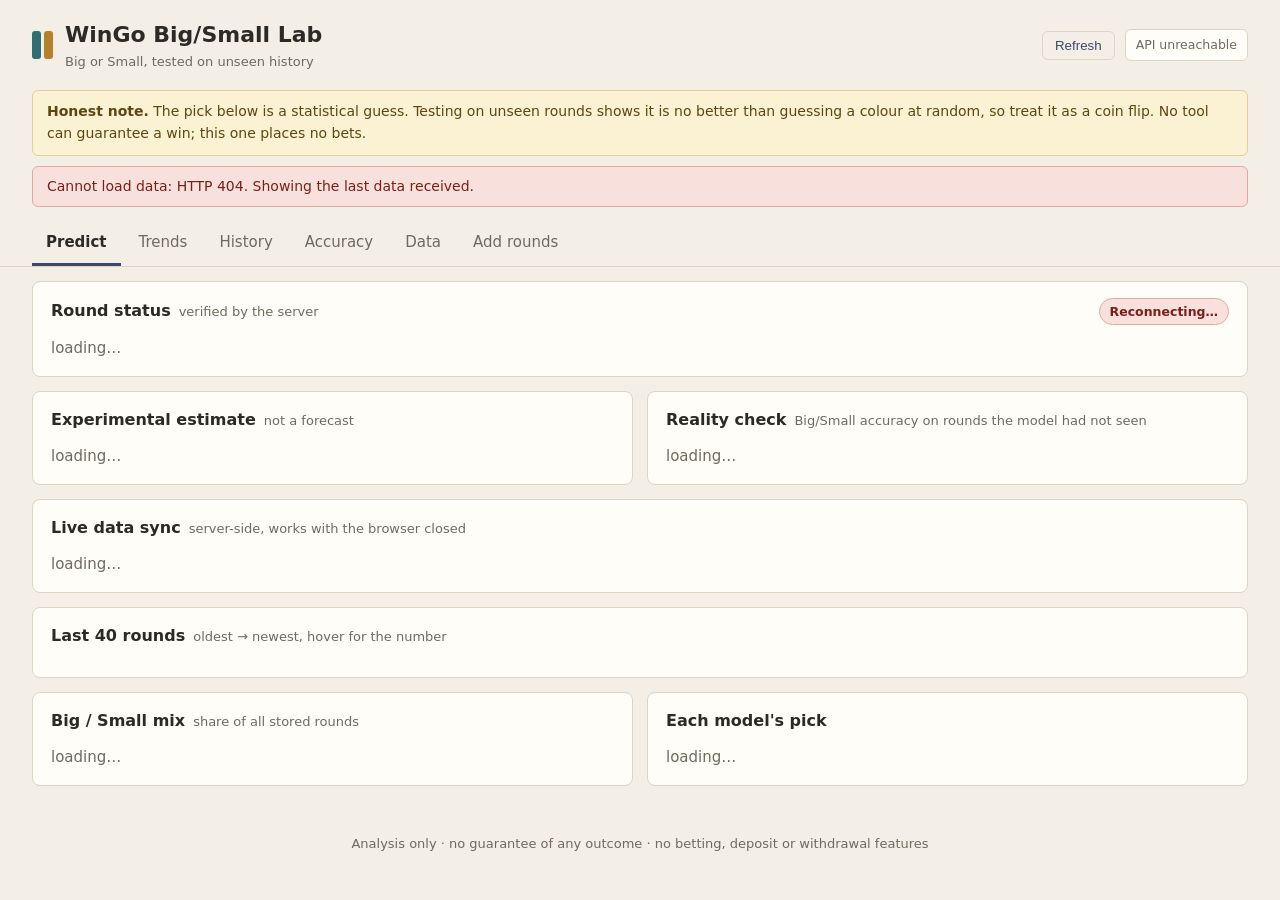
==== commit 8efdb65f: "Add trends tab and related content to index.html" ====
--- a/index.html
+++ b/index.html
@@ -14,7 +14,7 @@
 <div class="banner" role="note"><strong>Honest note.</strong> The pick below is a statistical guess. Testing on unseen rounds shows it is no better than guessing a colour at random, so treat it as a coin flip. No tool can guarantee a win; this one places no bets.</div>
 <div id="conn" class="conn" role="status" hidden></div>
 <nav class="tabs" id="tabs">
-  <button data-tab="dash" class="on">Predict</button><button data-tab="history">History</button>
+  <button data-tab="dash" class="on">Predict</button><button data-tab="trends">Trends</button><button data-tab="history">History</button>
   <button data-tab="perf">Accuracy</button><button data-tab="analysis">Data</button><button data-tab="add">Add rounds</button>
 </nav>
 <main>
@@ -30,6 +30,17 @@
     <article class="card" id="mix"><h2>Big / Small mix <small>share of all stored rounds</small></h2><div class="skeleton">loading…</div></article>
     <article class="card" id="models"><h2>Each model's pick</h2><div class="skeleton">loading…</div></article>
   </div>
+</section>
+<section id="tab-trends" class="tab">
+  <article class="card" id="tr-sum"><h2>Summary <select id="trwin" aria-label="Window"><option>40</option><option selected>100</option><option>200</option><option>500</option></select><small>last N stored rounds</small></h2><div class="skeleton">open this tab to load</div></article>
+  <article class="card" id="tr-trend"><h2>Number trend <small>last 40 rounds, newest on the right</small></h2><div id="tr-trend-chart"></div></article>
+  <div class="grid two">
+    <article class="card" id="tr-missing"><h2>Frequency &amp; rounds since last seen</h2><div class="skeleton">loading…</div></article>
+    <article class="card" id="tr-pat"><h2>Current patterns</h2><div class="skeleton">loading…</div></article>
+  </div>
+  <article class="card" id="tr-road"><h2>Trend roadmap <small>each column is a run of the same result · newest on the right</small></h2>
+    <h3>Big / Small</h3><div id="tr-road-size"></div><h3>Green / Red</h3><div id="tr-road-col"></div></article>
+  <article class="card" id="tr-table"><h2>Latest results</h2><div class="skeleton">loading…</div></article>
 </section>
 <section id="tab-history" class="tab">
   <article class="card"><h2>Prediction history</h2>
